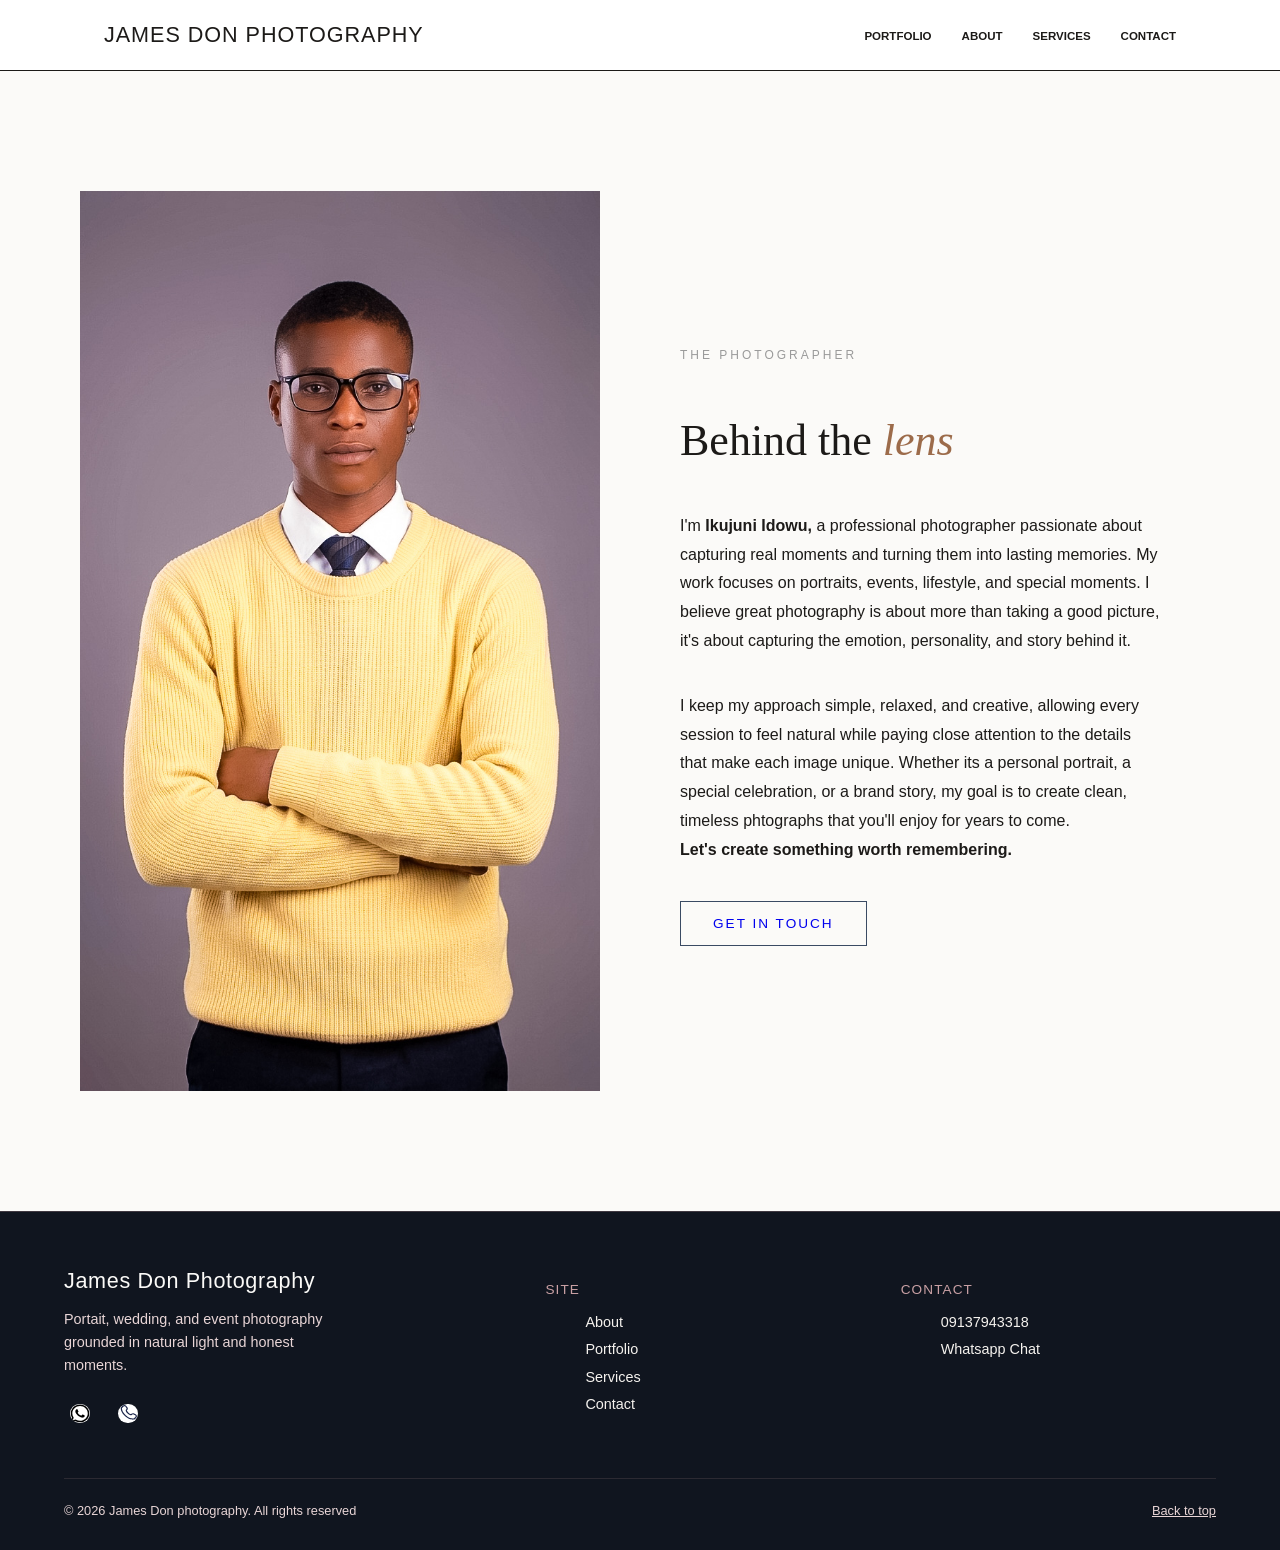
==== About.html @ 01edaf46 "photography UI" ====
<!doctype html>
<html lang="en">
  <head>
    <meta charset="UTF-8" />
    <meta name="viewport" content="width=device-width, initial-scale=1.0" />
    <title>James don photography</title>
    <link rel="stylesheet" href="styles.css" />
  </head>
  <body>
    <header>
      <nav class="navbar">
        <a href="index.html" class="logo nav-branding">James Don Photography</a>
        <ul class="nav-menu">
          <li class="nav-item">
            <a href="portfolio.html" class="nav-link">Portfolio</a>
          </li>
          <li class="nav-item">
            <a href="About.html" class="nav-link">About</a>
          </li>
          <li class="nav-item">
            <a href="services.html" class="nav-link">Services</a>
          </li>
          <li class="nav-item">
            <a href="contact.html" class="nav-link">Contact</a>
          </li>
        </ul>

        <div class="hamburger">
          <span class="bar"></span>
          <span class="bar"></span>
          <span class="bar"></span>
        </div>
      </nav>
    </header>

    <section class="about" id="about">
      <div class="about-container">
        <div class="about-image">
          <img src="images/author.jpg" alt="" />
        </div>
        <div class="about-text">
          <p class="section-label">THE PHOTOGRAPHER</p>
          <h2>Behind the <em>lens</em></h2>
          <p class="about-bio">
            I'm <b>Ikujuni Idowu,</b> a professional photographer passionate
            about capturing real moments and turning them into lasting memories.
            My work focuses on portraits, events, lifestyle, and special
            moments. I believe great photography is about more than taking a
            good picture, it's about capturing the emotion, personality, and
            story behind it.
          </p>
          <p class="about-bio">
            I keep my approach simple, relaxed, and creative, allowing every
            session to feel natural while paying close attention to the details
            that make each image unique. Whether its a personal portrait, a
            special celebration, or a brand story, my goal is to create clean,
            timeless phtographs that you'll enjoy for years to come. <br />
            <b>Let's create something worth remembering.</b>
          </p>
          <a href="contact.html" class="btn-outline">GET IN TOUCH</a>
        </div>
      </div>
    </section>

    <footer>
      <div class="footer-inner">
        <div class="footer-brand">
          <div class="brand-name">James Don Photography</div>
          <p>
            Portait, wedding, and event photography grounded in natural light
            and honest moments.
          </p>
          <div class="footer-social">
            <a href="https://wa.me/2347053074378" aria-label="Whatsapp">
              <img src="images/whatsapp-svgrepo-com.svg" alt="" />
            </a>
            <a href="tel:+07053074378" aria-label="Phone number">
              <img src="images/phone-svgrepo-com.svg" alt="" />
            </a>
          </div>
        </div>

        <nav class="footer-col" aria-label="Site sections">
          <h3>Site</h3>
          <ul>
            <li><a href="About.html">About</a></li>
            <li><a href="portfolio.html">Portfolio</a></li>
            <li><a href="services.html">Services</a></li>
            <li><a href="contact.html">Contact</a></li>
          </ul>
        </nav>

        <div class="footer-col">
          <h3>Contact</h3>
          <ul>
            <li><a href="tel:+09137943318">09137943318</a></li>
            <li>
              <a href="#" target="_blank" rel="noopener noreferrer"
                >Whatsapp Chat</a
              >
            </li>
          </ul>
        </div>
      </div>

      <div class="footer-bottom">
        <span
          >&copy; <span id="year"></span> James Don photography. All rights
          reserved</span
        >
        <a href="#top">Back to top</a>
      </div>
    </footer>

    <script>
      document.getElementById("year").textContent = new Date().getFullYear();
    </script>

    <script src="index.js"></script>
  </body>
</html>
---- styles.css ----
:root {
    --ink: #1c1a18;
    --paper: #fbfaf8;
    --line: #1c1a18;
    --muted: #7a746c;
    --umber: #9c6b4a;
    --navy-deep:#10151f;
    --navy:#1b2436;
    --rose:#c9a0a4;
    --rose-soft:#e8d5d6;
    --cream:#f5f2ee;
}
* {
    box-sizing: border-box;
}
body {
    margin: 0;
    background: var(--paper);
    font-family: 'Helvetica Neue', Arial, Helvetica, sans-serif;
}


.navbar{
    min-height: 70px;
    width: 91%;
    max-width: 1120px;
     margin: 0 auto;
    display: flex;
    justify-content: space-between;
    align-items: center;
    padding: 0 24px;
}

.nav-menu{
    display: flex;
    justify-content: space-between;
    align-items: center;
    gap: 30px;
    list-style: none;
}

.nav-branding{
    letter-spacing: 0.06rem;
    text-decoration: none;
    font-size: 2rem;
    font-weight: 400;
    font-size: 1.35rem;
    color: #1c1a18;
    text-transform: uppercase;

}
.nav-link{
    transition: 0.7s ease;
    font-weight: bold;
    color: #1c1a18;
    text-decoration: none;
    text-transform: uppercase;
    font-size: 0.72rem;
    position: relative;
}
.nav-link:hover{
    color: #0056b3;
    
}

.hamburger{
    display: none;
    cursor: pointer;
}

.bar{
    display: block;
    width: 25px;
    height: 3px;
    margin: 5px auto;
    -webkit-transition: all 0.3s ease-in-out;
    transition: all 0.3s ease-in-out;
    background-color: black;
}

header{
    background: #fff;
    /* box-shadow: 0 2px 10px rgba(0,0,0,0.09); */
    border-bottom: 1px solid #1c1a18;
    position: sticky;
    top: 0;
    z-index: 1000;
}



@media (max-width: 600px) {
    .nav-menu .nav-link:hover{
    background: #9a9b9c0b;
    padding: 8px 300px;
}
    .hamburger{
        display: block;
    }
    .hamburger.active .bar:nth-child(2){
        opacity: 0;
    }
    .hamburger.active .bar:nth-child(1){
        transform: translateY(8px) rotate(45deg);
    }
    .hamburger.active .bar:nth-child(3){
        transform: translateY(-8px) rotate(-45deg);
    }
    .nav-menu{
       position:fixed;
       right: 400%;
       top: 55px;
       gap: 0;
       flex-direction: column;
       background-color: rgba(255, 255, 255, 0.5);
       width: 100%;
       text-align: center;
       transition: 0.3s; 
       backdrop-filter: blur(20px) ; 
       
        
    }
    .nav-link {
        margin-left: 300px;
        transition: 0.8s ease-in-out;
    }
    .nav-item{
        margin: 16px 0;
    }
    .nav-menu.active{
        left: 0;
    }
}

/* Hero section */
#hero {
    position: relative;
    min-height: 100vh;
    display: flex;
    flex-direction: column;
    justify-content: center;
    align-items: center;
    text-align: center;
    overflow: hidden;
    padding: 2rem;
  }

  .hero-bg {
    position: absolute;
    inset: 0;
    background-image: url(images/pexels-cottonbro-7618403.jpg);
    background-size: cover;
    background-position: center 25%;
    filter: brightness(0.55) sepia(0.2) hue-rotate(190deg) saturate(1.3);
    z-index: -2;
  }

  .hero-overlay {
    position: absolute;
    inset: 0;
    background: linear-gradient(
      180deg,
      rgba(16, 21, 31, 0.55) 0%,
      rgba(16, 21, 31, 0.35) 45%,
      rgba(16, 21, 31, 0.85) 100%
    );
    z-index: -1;
  }

  .hero-eyebrow {
    font-size: 0.5rem;
    letter-spacing: 0.35em;
    text-transform: uppercase;
    color: var(--rose-soft);
    
  }

  .hero-title {
    font-size: 4rem;
    max-width: 100%;
    font-weight: 400;
    line-height: 1.1;
    letter-spacing: 0.01em;
    color: var(--cream);
  }

  .hero-title em {
    font-style: italic;
    color: var(--rose);
  }

  .hero-subtitle {
    margin-top: 2px;
    font-size: 1.05rem;
    color: var(--paper);
    max-width: 50ch;
    line-height: 1.7;
    text-align: center;
  }

  .hero-actions {
    display: flex;
    gap: 1.25rem;
    flex-wrap: wrap;
    justify-content: center;
  }

  .hero-btn {
    display: inline-flex;
    align-items: center;
    padding: 0.9rem 2rem;
    font-size: 0.9rem;
    letter-spacing: 0.04em;
    text-decoration: none;
    transition: background-color 0.2s ease, color 0.2s ease, border-color 0.2s ease;
  }

  .hero-btn.primary {
    background: var(--rose);
    color: var(--navy-deep);
    border: 1px solid var(--rose);
  }

  .hero-btn.primary:hover,
  .hero-btn.primary:focus-visible {
    background: transparent;
    color: var(--cream);
  }

  .hero-btn.secondary {
    background: transparent;
    color: var(--cream);
    border: 1px solid rgba(245, 242, 238, 0.5);
  }

  .hero-btn.secondary:hover,
  .hero-btn.secondary:focus-visible {
    border-color: var(--cream);
    background: rgba(245, 242, 238, 0.08);
  }

  @keyframes bob {
    0%, 100% { transform: translateY(0); }
    50% { transform: translateY(6px); }
  }

  @media (max-width: 600px) {
    .hero-actions { 
        flex-direction: column; 
        width: 100%; 
        max-width: 280px; }
    .hero-btn { 
        justify-content: center; 
    }
    .hero-title {
        font-size: 2.75rem;
    }
  }

/* ABOUT SECTION */
.about {
    padding: 120px 80px;
    background-color: var(--paper);
}

.about-container {
    display: grid;
    grid-template-columns: 1fr 1fr;
    gap: 80px;
    max-width: 1200px;
    margin: 0 auto;
    align-items: center;
}
/* image side */
.about-image {
    width: 100%;
    
}
.about-image img {
    width: 100%;
    height: 900px;
    display: block;
    object-fit: cover;
    aspect-ratio: 4/5;
    background-color: #e5e1db;
}
/* text */
.about-text {
    display: flex;
    flex-direction: column;
    align-items: flex-start;
}
.section-label {
    font-size: 0.75rem;
    letter-spacing: 3px;
    text-transform: uppercase;
    color: #9a9a9a;
    margin-bottom: 16px;
}
.about-text h2 {
    font-family: 'Fraunces', Georgia, 'Times New Roman', Times, serif;
    font-size: 2.75rem;
    font-weight: 400;
    color: var(--ink);
    line-height: 1.2;
    margin-bottom: 28px;
}
.about-text h2 em {
    font-style: italic;
    color: var(--umber);
    font-weight: 400;
}
.about-bio {
    font-size: 1rem;
    line-height: 1.8;
    color: var(--line);
    margin-bottom: 20px;
    max-width: 480px;
}
.btn-outline {
    display: inline-block;
    margin-top: 16px;
    padding: 14px 32px;
    border: 1px solid #3a4a63;
    font-size: 0.85rem;
    letter-spacing: 2px;
    text-transform: uppercase;
    text-decoration: none;
    transition: background-color 0.3s ease, color 0.3s ease;
}
.btn-outline:hover {
    background-color: #3a4a63;
    color: #fdfcfa;
}
@media (max-width: 900px) {
     .about{
        padding: 80px 32px;
     }
     .about-container {
        grid-template-columns: 1fr;
        gap: 40px;
     }
     .about-text h2 {
        font-size: 2.2rem;
     }
}



/* PORTFOLIO SECTION */

#portfolio {
    padding: 6rem 5vw;
    max-width: 1400px;
    margin: 0 auto;
    background: var(--navy);
    text-align: center;
}
.portfolio-heading {
    font-size: 2.25rem;
    font-weight: 400;
    letter-spacing: 0.02em;
    margin-bottom: 0.05rem;
    color: var(--paper);
}
.portfolio-subhead {
    color: var(--rose-soft);
    font-size: 1rem;
    margin-bottom: 3rem;
    text-align: center;
}
.gallery {
    display: grid;
    grid-template-columns: repeat(4, 1fr);
    gap: 1rem;
    list-style: none;
}
.gallery li {
    position: relative;
    overflow: hidden;
    background: var(--navy-deep);
}
.gallery img {
    width: 100%;
    height: 110%;
    object-fit: cover;
    display: block;
}

.gallery .caption {
    position: absolute;
    inset: auto 0 0 0;
    padding: 0.85rem 1rem;
    font-size: 0.85rem;
    color: var(--paper);
    background: linear-gradient(to top, rgba(16,21,31,0.95), transparent);
}
.gallery .caption span {
    display: inline-block;
    color: var(--cream);
    font-size: 0.75rem;
    margin-top: 0.15rem;
}
@media (max-width: 900px) {
    .gallery {
        margin-right:30px;
        grid-template-columns: repeat(1, 1fr);
        
    }
    
}


/* CONTACT SECTION */
#contact {
    color: var(--cream);
    padding: 6rem 5vw;
    max-width: 1400px;
    margin: 0 auto;
    text-align: center;
    background: var(--navy-deep);
}
.contact-heading {
    font-size: 2.25rem;
    font-weight: 400;
    letter-spacing: 0.2em;
    margin-bottom: 0.75rem;
}
.contact-subhead {
    color: var(--rose-soft);
    font-size: 1rem;
    max-width: 50ch;
    margin: 0 auto 3rem;
    line-height: 1.6;
}
address {
    font-style:normal;
    display: flex;
    justify-content: center;
    gap: 1.35rem;
    flex-wrap: wrap;
}
address img {
    width: 1.5rem;
    height: 1.5rem;
    flex-shrink: 0;
    background: #fff;
    border-radius: 10px;
}
.contact-link {
    display: inline-flex;
    align-items: center;
    gap: 0.6rem;
    padding: 0.9rem 1.75rem;
    text-decoration: none;
    font-size: 0.95rem;
    letter-spacing: 0.01em;
    border: 1px solid var(--rose);
    color: var(--cream);
    background: transparent;
    transition: background-color 0.2s ease, color 0.2s ease;
}
.contact-link:hover,
.contact-link:focus-visible {
    background: var(--rose);
    color: var(--navy-deep);
}
.contact-link:focus-visible {
    outline: 2px solid var(--cream);
}
.contact-link.whatsapp {
    border-color: var(--rose);
}

@media (max-width: 600px)  {
    address {
        flex-direction: column;
        align-items: stretch;
    }
    .contact-link {
        justify-content: center;
    }
}

/* SERVICES SESSION */
#services {
    background: var(--navy-deep);
    padding: 6rem 5vw;
    max-width: 1400px;
    margin: 0 auto;
    text-align: center;
}
.services-heading {
    color: var(--paper);
    font-size: 2.25rem;
    font-weight: 400;
    letter-spacing: 0.02em;
    margin-bottom: 0.75rem;
}
.services-subhead {
    color: var(--rose-soft);
    font-size: 1rem;
    max-width: 50ch;
    margin: 0 auto 3.5rem;
    line-height: 1.6;
}
.services-list {
    list-style: none;
    display: grid;
    grid-template-columns: repeat(3, 1fr);
    gap: 1.5rem;
    text-align: center;
}
.services-list li {
    border: 1px solid rgba(201, 160, 164, 0.35);
    padding: 2rem 1.75rem;
    background: var(--navy);
    transition: border-color 0.2s ease;
}
.services-list li:hover {
    border-color: var(--rose);
}
.service-title {
    font-size: 1.15rem;
    font-weight: 400;
    color: var(--cream);
    margin-bottom: 0.06rem;
    letter-spacing: 0.01em;
}
.service-desc {
    font-size: 0.92rem;
    color: var(--rose-soft);
    line-height: 1.6;
}
.services-cta {
    margin-top: 3.5rem;
    font-size: 1rem;
    color: var(--cream);
}
.services-cta a {
    color: var(--rose);
    padding-bottom: 1px;
}
.services-cta a:hover,
.services-cta a:focus-visible {
    color: var(--cream);
    border-color: var(--cream);
    text-decoration: none;
}

@media (max-width:600px) {
    .services-list {
        grid-template-columns: 1fr;
    }
    #services {
        text-align: center;
    }
    .services-list {
        text-align: left;
    }
}


/* FOOTER */
footer {
    background: var(--navy-deep);
    border-top: 1px solid rgba(201, 160, 164, 0.25);
    padding: 3.5rem 5vw 2rem;
}
.footer-inner {
    max-width: 1200px;
    margin: 0 auto;
    display: grid;
    grid-template-columns: 1.4fr 1fr 1fr;
    gap: 2.5rem;
}
.footer-brand .brand-name {
    color: var(--paper);
    font-size: 1.35rem;
    letter-spacing: 0.03em;
    margin-bottom: 0.75rem;
}
.footer-brand p {
    color: var(--rose-soft);
    font-size: 0.9rem;
    line-height: 1.6;
    max-width: 34ch;
}

.footer-col h3 {
    font-size: 0.85rem;
    text-transform: uppercase;
    letter-spacing: 0.08em;
    font-weight: 400;
    color: var(--rose);
    margin-bottom: 1rem;
}
.footer-col ul {
    list-style: none;
    text-align: left;
}
.footer-col li + li {
    margin-top: 0.6rem;
}
.footer-col a {
    color: var(--cream);
    text-decoration: none;
    font-size: 0.9rem;
}
.footer-col a:hover,
.footer-col a:focus-visible {
    color: var(--rose);
}
.footer-social {
    display: flex;
    gap: 1rem;
    margin-top: 1.25rem;
}
.footer-social a {
    display: inline-flex;
    align-items: center;
    justify-content: center;
    width: 2rem;
    height: 2rem;
    /* border: 1px solid rgba(201, 160, 164, 0.35); */
    color: var(--cream);
    transition: border-color 0.2s ease, color 0.2s ease;
}
.footer-social a:hover,
.footer-social a:focus-visible {
    border-color: var(--rose);
    color: var(--rose);
}
.footer-social img {
    background: #fff;
    border-radius: 10px;
    width: 1.2rem;
    height: 1.2rem;
}
.footer-bottom {
    max-width: 1200px;
    margin: 3rem auto 0;
    padding-top: 1.5rem;
    border-top: 1px solid rgba(201, 160, 164, 0.15);
    display: flex;
    justify-content: space-between;
    align-items: center;
    flex-wrap: wrap;
    gap: 1rem;
    font-size: 0.8rem;
    color: var(--rose-soft);
}
.footer-bottom a {
    color: var(--rose-soft);
}

@media (max-width:600px) {
    .footer-inner {
        grid-template-columns: 1fr;
    }
    .footer-bottom {
        justify-content: center;
        text-align: center;
    }
}
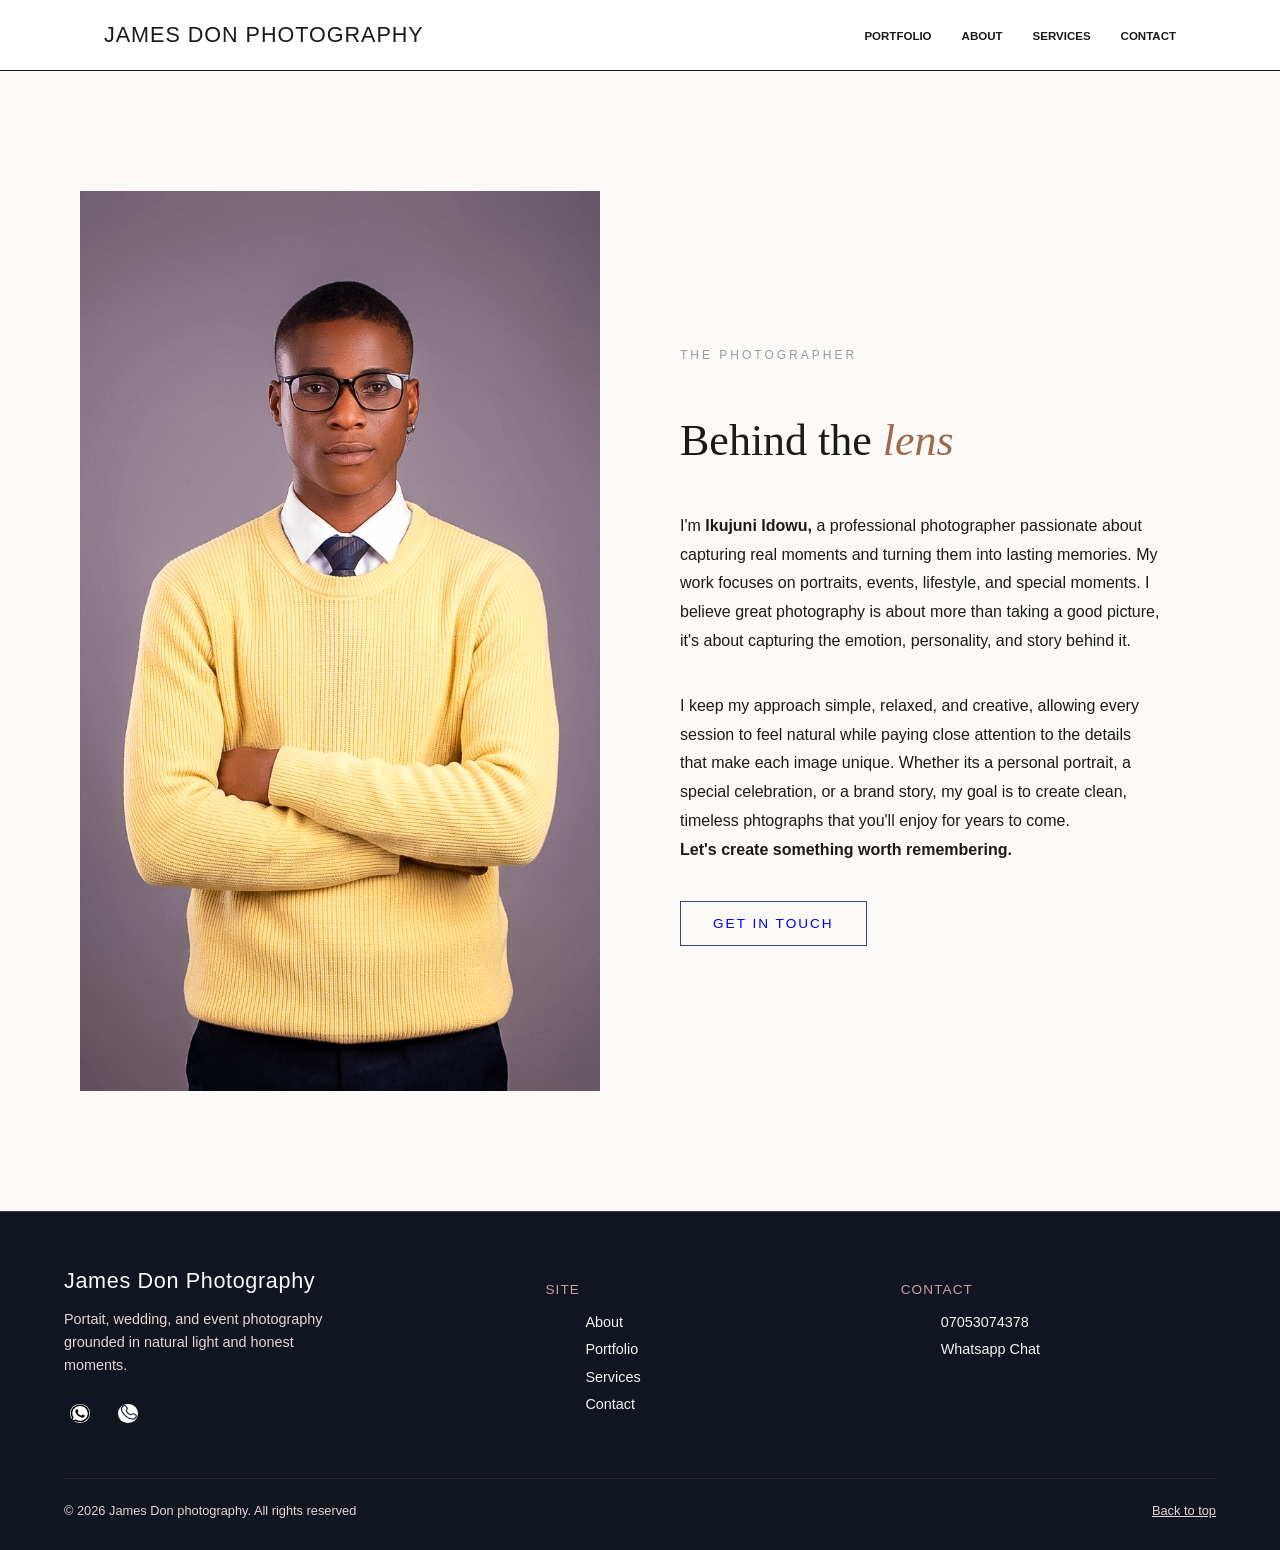
==== commit 00bfe24a: "Updated Mobile Responsiveness" ====
--- a/About.html
+++ b/About.html
@@ -93,9 +93,9 @@
         <div class="footer-col">
           <h3>Contact</h3>
           <ul>
-            <li><a href="tel:+09137943318">09137943318</a></li>
+            <li><a href="tel:+2347053074378">07053074378</a></li>
             <li>
-              <a href="#" target="_blank" rel="noopener noreferrer"
+              <a href="https://wa.me/2347053074378" target="_blank" rel="noopener noreferrer"
                 >Whatsapp Chat</a
               >
             </li>
--- a/styles.css
+++ b/styles.css
@@ -42,9 +42,8 @@
 .nav-branding{
     letter-spacing: 0.06rem;
     text-decoration: none;
-    font-size: 2rem;
-    font-weight: 400;
     font-size: 1.35rem;
+    font-weight: 400;
     color: #1c1a18;
     text-transform: uppercase;
 
@@ -86,10 +85,22 @@
     top: 0;
     z-index: 1000;
 }
+@media (max-width: 400px) {
+    .nav-branding {
+        font-size: 3rem;
+    }
+    .nav-menu {
+        padding: 5px;
+    }
+}
+
 
 
 
 @media (max-width: 600px) {
+    .nav-branding {
+       font-size: 0.7rem; 
+    }
     .nav-menu .nav-link:hover{
     background: #9a9b9c0b;
     padding: 8px 300px;
@@ -257,6 +268,19 @@
     }
   }
 
+  @media (max-width: 400px) {
+    .hero-title {
+        font-size: 4rem;
+    }
+    .hero-title em {
+        font-size: 3rem;
+    }
+    .hero-subtitle {
+        max-width: 300px;
+        text-align: center;
+    }
+  }
+
 /* ABOUT SECTION */
 .about {
     padding: 120px 80px;
@@ -373,11 +397,13 @@
     display: grid;
     grid-template-columns: repeat(4, 1fr);
     gap: 1rem;
+    margin-right:5rem;
     list-style: none;
 }
 .gallery li {
     position: relative;
     overflow: hidden;
+    margin-right:10px;
     background: var(--navy-deep);
 }
 .gallery img {
@@ -401,6 +427,19 @@
     font-size: 0.75rem;
     margin-top: 0.15rem;
 }
+/* @media (max-width:400px) {
+    .gallery li {
+        margin-right: 12px;
+    }
+} */
+
+/* @media (max-width:600px) {
+    .gallery li {
+        margin-right: 40px;
+        background-color: red;
+    }
+} */
+
 @media (max-width: 900px) {
     .gallery {
         margin-right:30px;
@@ -510,6 +549,7 @@
     grid-template-columns: repeat(3, 1fr);
     gap: 1.5rem;
     text-align: center;
+    margin-right: 50px;
 }
 .services-list li {
     border: 1px solid rgba(201, 160, 164, 0.35);
